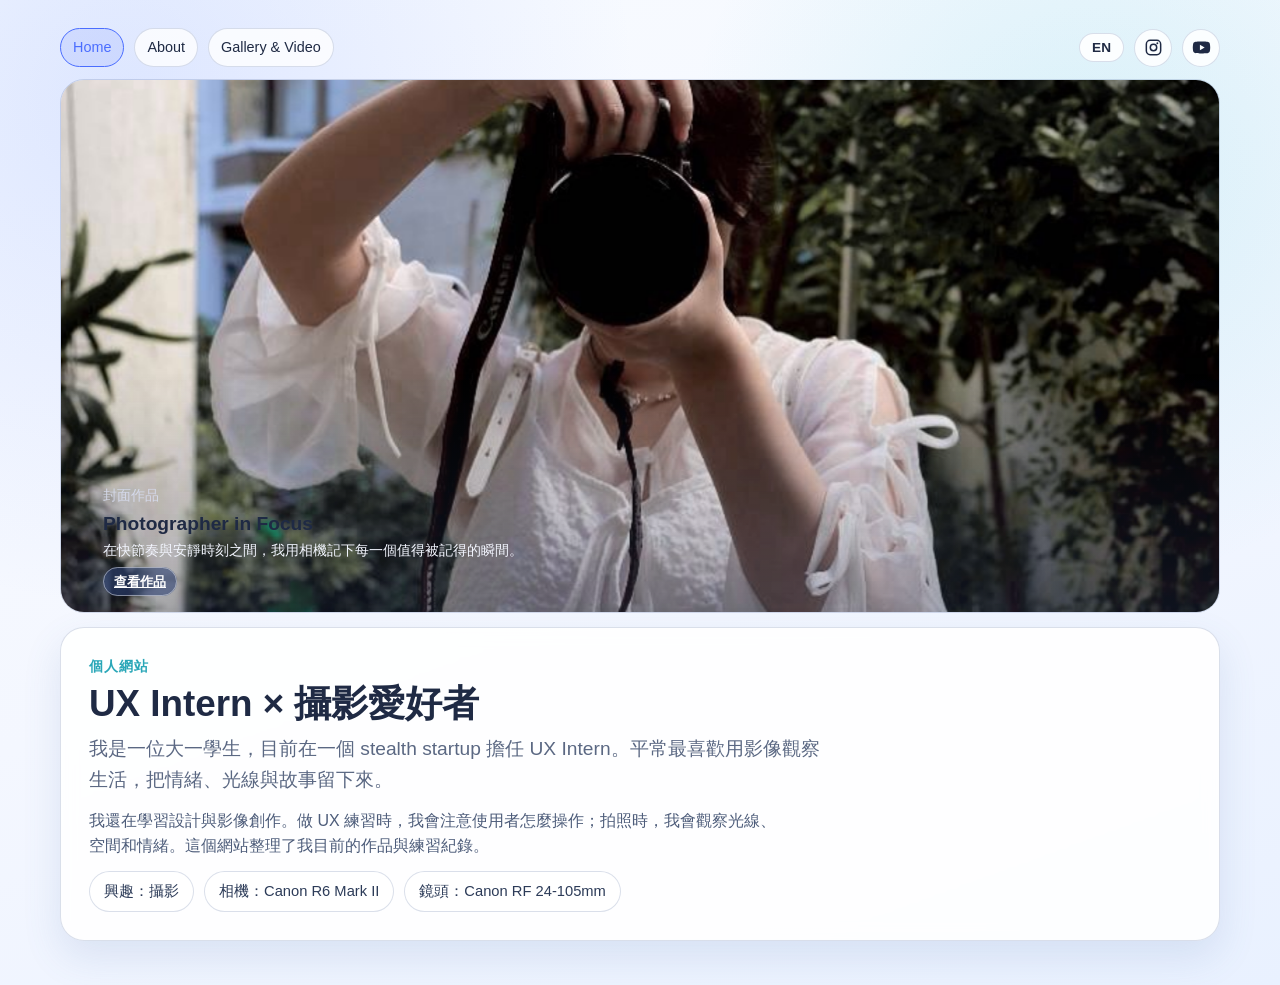
==== index.html @ 2afb0caa "first commit" ====
<!doctype html>
<html lang="zh-Hant">
  <head>
    <meta charset="UTF-8" />
    <meta name="viewport" content="width=device-width, initial-scale=1.0" />
    <title>Portfolio | UX Intern & Photographer</title>
    <link rel="stylesheet" href="styles.css" />
  </head>
  <body>
    <main class="wrap">
      <div class="top-bar">
        <nav class="top-nav">
          <a class="nav-link" href="index.html">Home</a>
          <a class="nav-link" href="about.html">About</a>
          <a class="nav-link" href="gallery.html">Gallery & Video</a>
        </nav>
        <div class="top-actions">
          <button class="lang-toggle" id="langToggle" type="button">EN</button>
          <div class="social-links">
            <a class="social-link" href="https://www.instagram.com/lorraine_liu311/" target="_blank" rel="noreferrer" aria-label="Instagram">
              <svg viewBox="0 0 24 24" aria-hidden="true"><path d="M7.8 2h8.4A5.8 5.8 0 0 1 22 7.8v8.4a5.8 5.8 0 0 1-5.8 5.8H7.8A5.8 5.8 0 0 1 2 16.2V7.8A5.8 5.8 0 0 1 7.8 2zm0 1.9A3.9 3.9 0 0 0 3.9 7.8v8.4a3.9 3.9 0 0 0 3.9 3.9h8.4a3.9 3.9 0 0 0 3.9-3.9V7.8a3.9 3.9 0 0 0-3.9-3.9H7.8zm9.07 1.45a1.21 1.21 0 1 1 0 2.42 1.21 1.21 0 0 1 0-2.42zM12 7a5 5 0 1 1 0 10 5 5 0 0 1 0-10zm0 1.9A3.1 3.1 0 1 0 12 15.1 3.1 3.1 0 0 0 12 8.9z"/></svg>
              <span class="sr-only">Instagram @lorraine_liu311</span>
            </a>
            <a class="social-link" href="https://www.youtube.com/@lorraine-liu" target="_blank" rel="noreferrer" aria-label="YouTube">
              <svg viewBox="0 0 24 24" aria-hidden="true"><path d="M22.54 7.23a3.1 3.1 0 0 0-2.18-2.2C18.42 4.5 12 4.5 12 4.5s-6.42 0-8.36.53a3.1 3.1 0 0 0-2.18 2.2A32.7 32.7 0 0 0 1 12a32.7 32.7 0 0 0 .46 4.77 3.1 3.1 0 0 0 2.18 2.2c1.94.53 8.36.53 8.36.53s6.42 0 8.36-.53a3.1 3.1 0 0 0 2.18-2.2A32.7 32.7 0 0 0 23 12a32.7 32.7 0 0 0-.46-4.77zM10 15.5v-7l6 3.5-6 3.5z"/></svg>
              <span class="sr-only">YouTube @lorraine-liu</span>
            </a>
          </div>
        </div>
      </div>

      <section class="cover" id="coverSection">
        <img class="cover-image" src="image/Me/558246424_18081624578071281_2870589451159513355_n.jpg" alt="封面照" />
        <div class="cover-overlay"></div>
        <div class="cover-content">
          <p class="cover-tag" id="coverTag">Featured Portrait</p>
          <h2 class="cover-title" id="coverTitle">Photographer in Focus</h2>
          <p class="cover-note" id="coverNote">在快節奏與安靜時刻之間，我用相機記下每一個值得被記得的瞬間。</p>
          <a class="cover-cta" id="exploreBtn" href="gallery.html">Explore Works</a>
        </div>
      </section>

      <section class="hero">
        <div class="hero-top">
          <p class="eyebrow" id="eyebrowText">Personal Website</p>
        </div>
        <h1 id="heroTitle">UX Intern × Photographer</h1>
        <p class="subtitle" id="heroSubtitle">我是一位大一學生，目前在一個 stealth startup 擔任 UX Intern。平常最喜歡用影像觀察生活，把情緒、光線與故事留下來。</p>
        <p class="body-copy" id="heroDescription">這是我的作品入口頁，詳細介紹與完整作品放在各分頁中。</p>
        <div class="info-chips">
          <span class="chip" id="chipInterest">興趣：攝影</span>
          <span class="chip" id="chipCamera">Camera：Canon R6 Mark II</span>
          <span class="chip" id="chipLens">Lens：Canon RF 24-105mm</span>
        </div>
      </section>

    </main>
    <script src="script.js"></script>
  </body>
</html>
---- styles.css ----
:root {
  --bg: #f4f7ff;
  --bg-soft: #e9f1ff;
  --card: rgba(255, 255, 255, 0.9);
  --card-border: rgba(70, 98, 150, 0.2);
  --text-main: #1f2a44;
  --text-sub: #5b6883;
  --accent: #4a6dff;
  --accent-2: #2aa7b8;
}

* {
  box-sizing: border-box;
}

html,
body {
  margin: 0;
  padding: 0;
}

body {
  font-family: "Noto Sans TC", "PingFang TC", "Microsoft JhengHei", sans-serif;
  background:
    radial-gradient(circle at 10% 10%, rgba(115, 149, 255, 0.2), transparent 35%),
    radial-gradient(circle at 85% 18%, rgba(89, 205, 220, 0.2), transparent 30%),
    linear-gradient(160deg, #f8fbff 0%, var(--bg) 52%, var(--bg-soft) 100%);
  color: var(--text-main);
  line-height: 1.6;
}

.wrap {
  width: min(1160px, 92%);
  margin: 0 auto;
  padding: 28px 0 44px;
}

.top-nav {
  display: flex;
  gap: 10px;
  flex-wrap: wrap;
}

.top-bar {
  display: flex;
  align-items: center;
  justify-content: space-between;
  gap: 12px;
  flex-wrap: wrap;
  margin-bottom: 12px;
}

.top-actions {
  display: flex;
  align-items: center;
  gap: 10px;
}

.nav-link {
  text-decoration: none;
  color: var(--text-main);
  border: 1px solid var(--card-border);
  border-radius: 999px;
  padding: 7px 12px;
  font-size: 0.9rem;
  background: rgba(255, 255, 255, 0.78);
}

.nav-link:hover {
  border-color: var(--accent);
  color: var(--accent);
}

.nav-link.is-active {
  border-color: var(--accent);
  color: var(--accent);
  background: rgba(74, 109, 255, 0.12);
}

.social-links {
  display: flex;
  gap: 10px;
  align-items: center;
}

.social-link {
  border: 1px solid var(--card-border);
  border-radius: 999px;
  width: 38px;
  height: 38px;
  background: rgba(255, 255, 255, 0.85);
  display: inline-flex;
  align-items: center;
  justify-content: center;
  color: var(--text-main);
}

.social-link:hover {
  border-color: var(--accent-2);
  color: var(--accent-2);
}

.social-link svg {
  width: 19px;
  height: 19px;
  fill: currentColor;
}

.sr-only {
  position: absolute;
  width: 1px;
  height: 1px;
  padding: 0;
  margin: -1px;
  overflow: hidden;
  clip: rect(0, 0, 0, 0);
  white-space: nowrap;
  border: 0;
}

.home-grid {
  display: grid;
  grid-template-columns: repeat(auto-fit, minmax(220px, 1fr));
  gap: 12px;
}

.home-card {
  border: 1px solid var(--card-border);
  border-radius: 14px;
  background: rgba(255, 255, 255, 0.88);
  padding: 14px;
  text-decoration: none;
  color: var(--text-main);
}

.home-card h3 {
  margin: 0 0 6px;
}

.home-card p {
  margin: 0;
  color: var(--text-sub);
}

.cover {
  position: relative;
  height: 534px;
  min-height: 534px;
  border-radius: 24px;
  overflow: hidden;
  border: 1px solid var(--card-border);
  margin-bottom: 14px;
}

.cover-image {
  width: 100%;
  height: 100%;
  min-height: 534px;
  object-fit: cover;
  display: block;
  transform: scale(1.03) translate3d(var(--cover-x, 0px), var(--cover-y, 0px), 0);
  transition: transform 0.2s ease-out;
}

.cover-overlay {
  position: absolute;
  left: 0;
  right: 0;
  bottom: 0;
  height: 45%;
  background: linear-gradient(to top, rgba(44, 58, 92, 0.32), rgba(44, 58, 92, 0));
}

.cover-content {
  position: absolute;
  left: clamp(18px, 4vw, 42px);
  bottom: clamp(10px, 2.6vw, 18px);
  z-index: 2;
}

.cover-tag {
  margin: 0 0 6px;
  color: #d4d9ea;
  font-size: 0.9rem;
}

.cover-title {
  margin: 0 0 6px;
  font-size: 1.2rem;
  line-height: 1.1;
}

.cover-note {
  display: block;
  margin: 0 0 6px;
  max-width: 56ch;
  color: #f3f6ff;
  font-size: 0.86rem;
}

.cover-cta {
  border: 1px solid rgba(255, 255, 255, 0.45);
  border-radius: 999px;
  background: rgba(45, 66, 116, 0.6);
  color: #fff;
  padding: 6px 10px;
  cursor: pointer;
  font-weight: 600;
  font-size: 0.8rem;
}

.cover-cta:hover {
  border-color: var(--accent-2);
  color: var(--accent-2);
}

.hero {
  border: 1px solid var(--card-border);
  border-radius: 24px;
  background: var(--card);
  backdrop-filter: blur(8px);
  padding: clamp(16px, 2.4vw, 28px);
  box-shadow: 0 16px 38px rgba(80, 112, 170, 0.14);
}

.hero-top {
  display: flex;
  align-items: center;
  justify-content: space-between;
  gap: 12px;
}

.eyebrow {
  margin: 0;
  color: var(--accent-2);
  font-weight: 600;
  letter-spacing: 0.08em;
  text-transform: uppercase;
  font-size: 0.85rem;
}

.lang-toggle {
  border: 1px solid var(--card-border);
  border-radius: 999px;
  background: rgba(255, 255, 255, 0.9);
  color: var(--text-main);
  padding: 6px 12px;
  cursor: pointer;
  font-size: 0.85rem;
  font-weight: 600;
}

.lang-toggle:hover {
  border-color: var(--accent);
}

h1 {
  font-size: clamp(1.45rem, 3.4vw, 2.3rem);
  line-height: 1.1;
  margin: 6px 0 10px;
}

.subtitle {
  color: var(--text-sub);
  margin: 0;
  max-width: 70ch;
  font-size: clamp(1rem, 1.8vw, 1.2rem);
}

.body-copy {
  margin: 12px 0 0;
  max-width: 78ch;
  color: #4d5c7a;
}

.info-chips {
  margin-top: 12px;
  display: flex;
  flex-wrap: wrap;
  gap: 10px;
}

.chip {
  border: 1px solid var(--card-border);
  background: rgba(255, 255, 255, 0.92);
  color: #2c3b58;
  border-radius: 999px;
  padding: 8px 14px;
  font-size: 0.92rem;
}

.section {
  margin-top: 18px;
}

.about-section {
  padding: 18px 20px;
  border: 1px solid var(--card-border);
  border-radius: 18px;
  background: rgba(255, 255, 255, 0.03);
}

.about-list {
  margin-top: 14px;
  padding-left: 18px;
}

.about-list li {
  margin-bottom: 8px;
}

.about-block {
  margin-top: 14px;
}

.about-block h3 {
  margin: 0 0 6px;
  font-size: 1rem;
}

.about-page .wrap {
  width: min(1120px, 92%);
  display: flex;
  flex-direction: column;
}

.about-hero {
  padding: clamp(18px, 2.6vw, 30px);
}

.about-page .about-hero {
  flex: 0 0 auto;
  min-height: auto;
  display: grid;
  grid-template-columns: minmax(320px, 1.05fr) minmax(0, 1.35fr);
  grid-template-rows: auto 1fr;
  align-items: start;
  column-gap: clamp(20px, 3vw, 40px);
}

.about-grid {
  margin: 0;
  display: grid;
  grid-template-columns: minmax(0, 1fr);
  gap: 14px;
  align-items: start;
  max-width: none;
  width: 100%;
}

.about-page .about-intro {
  grid-column: 1;
  grid-row: 1;
  align-self: start;
  padding-top: 0;
  display: flex;
  flex-direction: column;
  align-items: flex-start;
}

.about-page .about-grid {
  grid-column: 1;
  grid-row: 2;
  margin-top: 10px;
}

.about-page .about-intro .hero-top,
.about-page .about-intro .eyebrow,
.about-page .about-intro h1,
.about-page .about-intro .subtitle {
  width: 100%;
  text-align: left;
  margin-left: 0;
  padding-left: 0;
  text-indent: 0;
}

.about-page .about-intro h1 {
  margin: 6px 0 8px;
}

.about-page .about-intro .hero-top {
  justify-content: flex-start;
}

.about-page .about-intro .eyebrow {
  letter-spacing: 0;
}

.about-page .about-intro .subtitle {
  margin: 0;
}

.about-photo-card {
  border: 1px solid var(--card-border);
  border-radius: 14px;
  background: rgba(255, 255, 255, 0.92);
  padding: 12px;
  overflow: hidden;
}

.about-photo-panel {
  grid-column: 2;
  grid-row: 1 / span 2;
  align-self: start;
}

.about-photo-panel .about-photo-card {
  width: 100%;
  max-width: 560px;
}

.about-photo {
  width: 100%;
  display: block;
  border-radius: 10px;
  object-fit: cover;
  max-height: 560px;
}

.about-page .about-block {
  margin-top: 0;
  border: 1px solid var(--card-border);
  border-radius: 14px;
  background: rgba(255, 255, 255, 0.92);
  padding: 13px 16px;
}

.about-page .about-list {
  margin-top: 7px;
  font-size: 1rem;
}

.about-page .about-list li:last-child {
  margin-bottom: 0;
}

.section-header {
  display: flex;
  align-items: baseline;
  justify-content: space-between;
  gap: 12px;
  margin-bottom: 14px;
}

.section-title {
  margin: 0;
  font-size: clamp(1.4rem, 3vw, 2.1rem);
}

.section-desc {
  margin: 0;
  color: var(--text-sub);
}

.category-tabs {
  display: flex;
  flex-wrap: wrap;
  gap: 10px;
  margin-bottom: 12px;
}

.tab-btn {
  background: rgba(255, 255, 255, 0.88);
  border: 1px solid var(--card-border);
  border-radius: 999px;
  color: var(--text-main);
  padding: 8px 14px;
  cursor: pointer;
  transition: all 0.2s ease;
}

.tab-btn:hover {
  border-color: var(--accent);
}

.tab-btn:focus-visible,
.lang-toggle:focus-visible,
.cover-cta:focus-visible,
.carousel-nav:focus-visible,
.dot:focus-visible,
.btn-link:focus-visible {
  outline: 2px solid var(--accent-2);
  outline-offset: 2px;
}

.tab-btn.is-active {
  border-color: var(--accent);
  color: #2f4fa8;
  background: rgba(74, 109, 255, 0.18);
}

.category-blurb {
  margin: 0 0 12px;
  color: #5a6987;
  font-size: 0.94rem;
}

.carousel {
  position: relative;
}

.carousel-viewport {
  overflow: hidden;
  border-radius: 18px;
  border: 1px solid var(--card-border);
  background: #eff4ff;
}

.carousel-track {
  display: flex;
  transition: transform 0.45s ease;
}

.slide {
  min-width: 100%;
  position: relative;
  display: flex;
  align-items: center;
  justify-content: center;
  padding: 10px;
}

.slide img {
  width: auto;
  height: auto;
  max-width: 100%;
  max-height: 56vh;
  display: block;
  border-radius: 12px;
}

.slide::after {
  content: "";
  position: absolute;
  inset: 0;
  background: linear-gradient(to top, rgba(79, 108, 168, 0.18), rgba(79, 108, 168, 0));
  pointer-events: none;
}

.carousel-nav {
  position: absolute;
  top: 50%;
  transform: translateY(-50%);
  width: 42px;
  height: 42px;
  border: 1px solid var(--card-border);
  border-radius: 999px;
  background: rgba(255, 255, 255, 0.94);
  color: #2f3f63;
  cursor: pointer;
  z-index: 3;
}

.carousel-nav.prev {
  left: 12px;
}

.carousel-nav.next {
  right: 12px;
}

.carousel-dots {
  display: flex;
  justify-content: center;
  gap: 8px;
  margin-top: 12px;
}

.dot {
  width: 8px;
  height: 8px;
  border-radius: 999px;
  border: 0;
  padding: 0;
  background: rgba(90, 112, 165, 0.35);
  cursor: pointer;
}

.dot.is-active {
  width: 24px;
  background: var(--accent);
}

.carousel-meta {
  margin-top: 10px;
  display: flex;
  justify-content: flex-end;
  color: var(--text-sub);
  font-size: 0.92rem;
}

#carouselCategory {
  display: none;
}

.videos {
  display: grid;
  grid-template-columns: repeat(auto-fit, minmax(280px, 1fr));
  gap: 16px;
}

.video {
  border-radius: 16px;
  overflow: hidden;
  border: 1px solid var(--card-border);
  background: #f3f7ff;
}

.video iframe {
  width: 100%;
  aspect-ratio: 16 / 9;
  border: 0;
  display: block;
}

.links {
  margin-top: 12px;
  display: flex;
  gap: 10px;
  flex-wrap: wrap;
}

.btn-link {
  color: var(--text-main);
  text-decoration: none;
  border: 1px solid var(--card-border);
  background: rgba(255, 255, 255, 0.88);
  padding: 8px 14px;
  border-radius: 999px;
  font-size: 0.92rem;
  transition: border-color 0.2s ease, color 0.2s ease, transform 0.2s ease;
}

.btn-link:hover {
  color: var(--accent);
  border-color: var(--accent);
  transform: translateY(-1px);
}

.closing-note {
  text-align: center;
  margin-top: 8px;
}

.reveal {
  opacity: 0;
  transform: translateY(12px);
  transition: opacity 0.6s ease, transform 0.6s ease;
}

.reveal.in-view {
  opacity: 1;
  transform: translateY(0);
}

@media (max-width: 640px) {
  .wrap {
    padding-top: 26px;
  }

  .section-header {
    display: block;
  }

  .top-bar {
    align-items: flex-start;
  }

  .top-actions {
    width: 100%;
    justify-content: flex-end;
  }

  .category-tabs {
    flex-wrap: nowrap;
    overflow-x: auto;
    padding-bottom: 4px;
    scrollbar-width: thin;
  }

  .tab-btn {
    white-space: nowrap;
    flex: 0 0 auto;
  }

  .carousel-nav {
    width: 36px;
    height: 36px;
  }

  .slide img {
    max-height: 44vh;
  }

  .about-grid {
    grid-template-columns: 1fr;
    gap: 10px;
  }

  .about-page .about-hero {
    display: block;
    min-height: auto;
  }

  .about-page .about-grid {
    margin-top: 14px;
  }

  .about-photo-panel .about-photo-card {
    margin-top: 14px;
    max-width: 100%;
  }
}
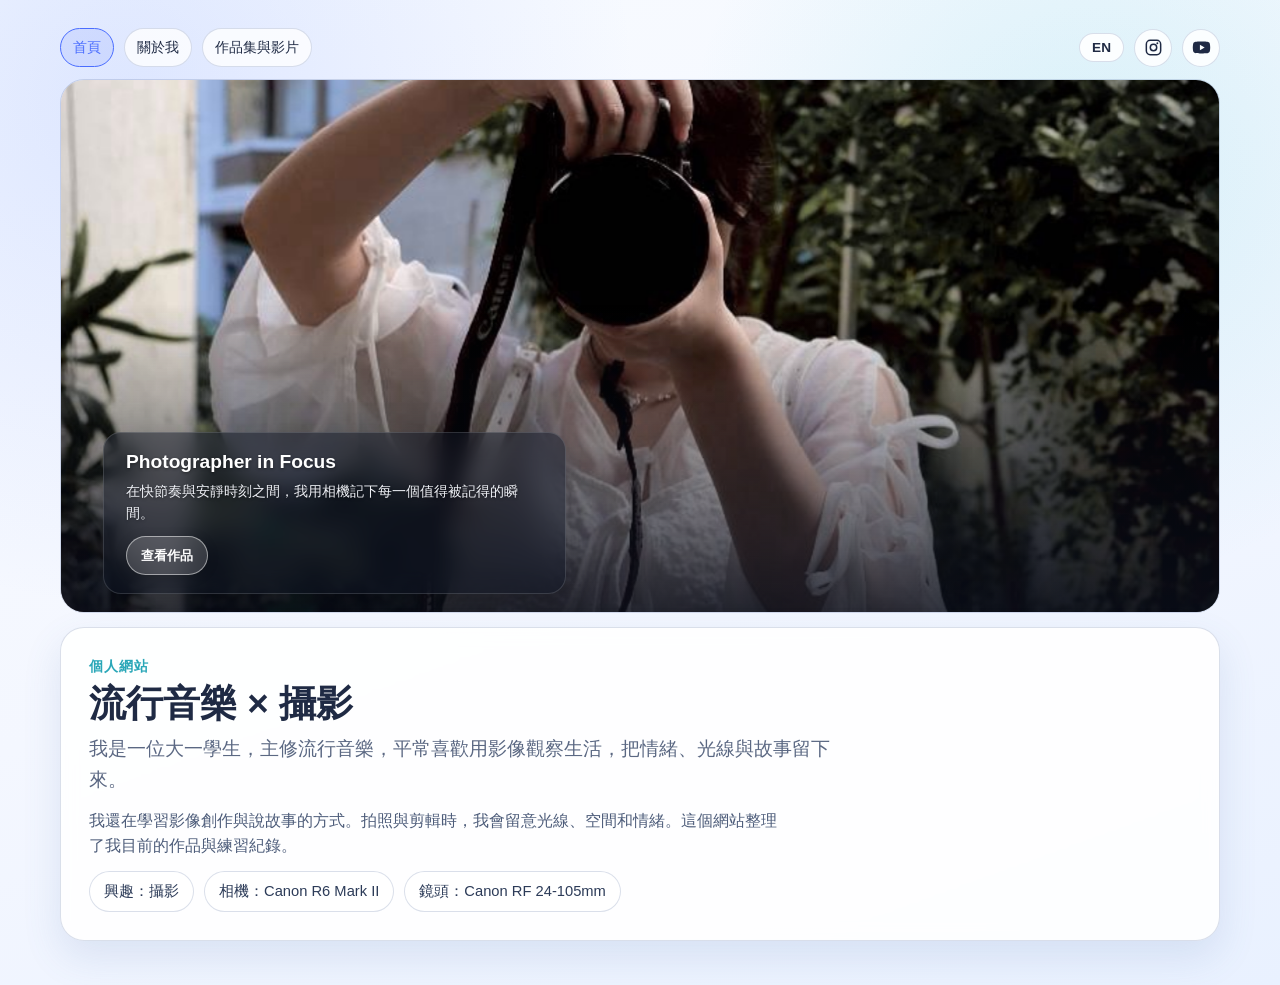
==== commit 6e3947e6: "update" ====
--- a/index.html
+++ b/index.html
@@ -3,16 +3,16 @@
   <head>
     <meta charset="UTF-8" />
     <meta name="viewport" content="width=device-width, initial-scale=1.0" />
-    <title>Portfolio | UX Intern & Photographer</title>
+    <title>劉宜芳｜個人網站</title>
     <link rel="stylesheet" href="styles.css" />
   </head>
   <body>
     <main class="wrap">
       <div class="top-bar">
         <nav class="top-nav">
-          <a class="nav-link" href="index.html">Home</a>
-          <a class="nav-link" href="about.html">About</a>
-          <a class="nav-link" href="gallery.html">Gallery & Video</a>
+          <a class="nav-link" id="navHome" href="index.html">首頁</a>
+          <a class="nav-link" id="navAbout" href="about.html">關於我</a>
+          <a class="nav-link" id="navGallery" href="gallery.html">作品集與影片</a>
         </nav>
         <div class="top-actions">
           <button class="lang-toggle" id="langToggle" type="button">EN</button>
@@ -30,10 +30,9 @@
       </div>
 
       <section class="cover" id="coverSection">
-        <img class="cover-image" src="image/Me/558246424_18081624578071281_2870589451159513355_n.jpg" alt="封面照" />
+        <img class="cover-image" src="image/Me/558246424_18081624578071281_2870589451159513355_n.jpg" alt="Cover portrait" />
         <div class="cover-overlay"></div>
         <div class="cover-content">
-          <p class="cover-tag" id="coverTag">Featured Portrait</p>
           <h2 class="cover-title" id="coverTitle">Photographer in Focus</h2>
           <p class="cover-note" id="coverNote">在快節奏與安靜時刻之間，我用相機記下每一個值得被記得的瞬間。</p>
           <a class="cover-cta" id="exploreBtn" href="gallery.html">Explore Works</a>
@@ -44,9 +43,13 @@
         <div class="hero-top">
           <p class="eyebrow" id="eyebrowText">Personal Website</p>
         </div>
-        <h1 id="heroTitle">UX Intern × Photographer</h1>
-        <p class="subtitle" id="heroSubtitle">我是一位大一學生，目前在一個 stealth startup 擔任 UX Intern。平常最喜歡用影像觀察生活，把情緒、光線與故事留下來。</p>
-        <p class="body-copy" id="heroDescription">這是我的作品入口頁，詳細介紹與完整作品放在各分頁中。</p>
+        <h1 id="heroTitle">流行音樂 × 攝影</h1>
+        <p class="subtitle" id="heroSubtitle">
+          我是一位大一學生，主修流行音樂，平常喜歡用影像觀察生活，把情緒、光線與故事留下來。
+        </p>
+        <p class="body-copy" id="heroDescription">
+          我還在學習影像創作與說故事的方式。拍照與剪輯時，我會留意光線、空間和情緒。這個網站整理了我目前的作品與練習紀錄。
+        </p>
         <div class="info-chips">
           <span class="chip" id="chipInterest">興趣：攝影</span>
           <span class="chip" id="chipCamera">Camera：Canon R6 Mark II</span>
--- a/styles.css
+++ b/styles.css
@@ -167,8 +167,13 @@
   left: 0;
   right: 0;
   bottom: 0;
-  height: 45%;
-  background: linear-gradient(to top, rgba(44, 58, 92, 0.32), rgba(44, 58, 92, 0));
+  height: 58%;
+  background: linear-gradient(
+    to top,
+    rgba(10, 14, 26, 0.82) 0%,
+    rgba(10, 14, 26, 0.42) 48%,
+    rgba(10, 14, 26, 0) 100%
+  );
 }
 
 .cover-content {
@@ -176,42 +181,54 @@
   left: clamp(18px, 4vw, 42px);
   bottom: clamp(10px, 2.6vw, 18px);
   z-index: 2;
-}
-
-.cover-tag {
-  margin: 0 0 6px;
-  color: #d4d9ea;
-  font-size: 0.9rem;
+  max-width: min(52ch, calc(100% - clamp(36px, 8vw, 84px)));
+  padding: clamp(12px, 2vw, 18px) clamp(14px, 2.4vw, 22px);
+  border-radius: 18px;
+  background: rgba(12, 18, 34, 0.46);
+  border: 1px solid rgba(255, 255, 255, 0.14);
+  box-shadow: 0 12px 40px rgba(0, 0, 0, 0.22);
+  backdrop-filter: blur(12px);
+  -webkit-backdrop-filter: blur(12px);
 }
 
 .cover-title {
-  margin: 0 0 6px;
+  margin: 0 0 8px;
   font-size: 1.2rem;
-  line-height: 1.1;
+  line-height: 1.15;
+  font-weight: 700;
+  color: #fff;
+  text-shadow: 0 1px 3px rgba(0, 0, 0, 0.45);
 }
 
 .cover-note {
   display: block;
-  margin: 0 0 6px;
-  max-width: 56ch;
-  color: #f3f6ff;
+  margin: 0 0 12px;
+  max-width: none;
+  color: rgba(248, 250, 255, 0.96);
   font-size: 0.86rem;
+  line-height: 1.55;
+  text-shadow: 0 1px 3px rgba(0, 0, 0, 0.42);
 }
 
 .cover-cta {
-  border: 1px solid rgba(255, 255, 255, 0.45);
-  border-radius: 999px;
-  background: rgba(45, 66, 116, 0.6);
+  display: inline-block;
+  border: 1px solid rgba(255, 255, 255, 0.5);
+  border-radius: 999px;
+  background: rgba(255, 255, 255, 0.16);
   color: #fff;
-  padding: 6px 10px;
+  padding: 8px 14px;
   cursor: pointer;
   font-weight: 600;
-  font-size: 0.8rem;
+  font-size: 0.82rem;
+  text-decoration: none;
+  text-shadow: none;
+  box-shadow: 0 2px 12px rgba(0, 0, 0, 0.18);
 }
 
 .cover-cta:hover {
-  border-color: var(--accent-2);
-  color: var(--accent-2);
+  border-color: #fff;
+  color: #fff;
+  background: rgba(255, 255, 255, 0.26);
 }
 
 .hero {
@@ -598,6 +615,7 @@
   display: grid;
   grid-template-columns: repeat(auto-fit, minmax(280px, 1fr));
   gap: 16px;
+  margin-top: 24px;
 }
 
 .video {
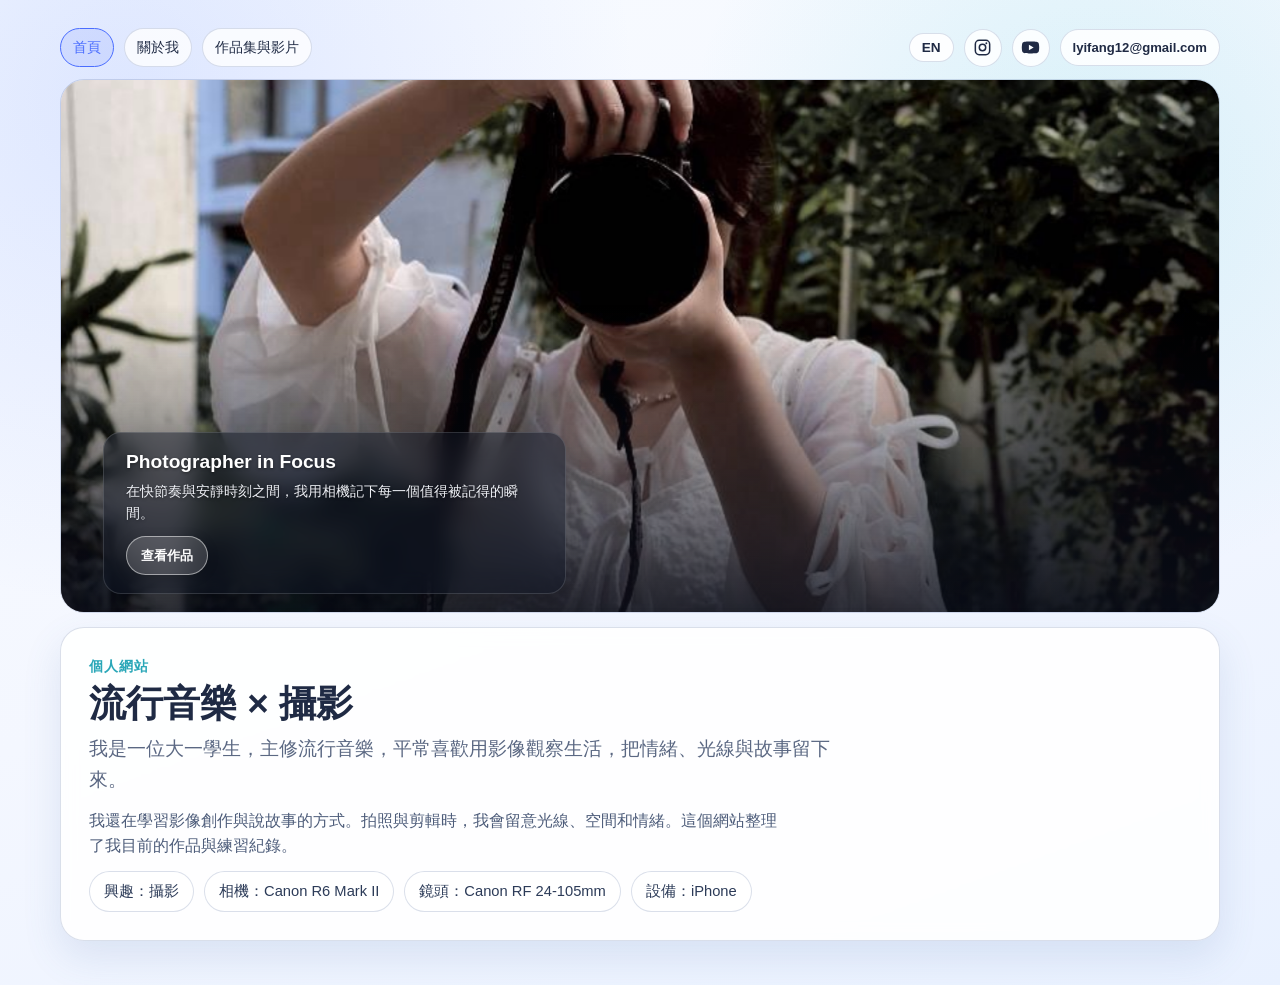
==== commit 26075851: "update" ====
--- a/index.html
+++ b/index.html
@@ -25,6 +25,7 @@
               <svg viewBox="0 0 24 24" aria-hidden="true"><path d="M22.54 7.23a3.1 3.1 0 0 0-2.18-2.2C18.42 4.5 12 4.5 12 4.5s-6.42 0-8.36.53a3.1 3.1 0 0 0-2.18 2.2A32.7 32.7 0 0 0 1 12a32.7 32.7 0 0 0 .46 4.77 3.1 3.1 0 0 0 2.18 2.2c1.94.53 8.36.53 8.36.53s6.42 0 8.36-.53a3.1 3.1 0 0 0 2.18-2.2A32.7 32.7 0 0 0 23 12a32.7 32.7 0 0 0-.46-4.77zM10 15.5v-7l6 3.5-6 3.5z"/></svg>
               <span class="sr-only">YouTube @lorraine-liu</span>
             </a>
+            <a class="social-email" href="mailto:lyifang12@gmail.com">lyifang12@gmail.com</a>
           </div>
         </div>
       </div>
@@ -54,6 +55,7 @@
           <span class="chip" id="chipInterest">興趣：攝影</span>
           <span class="chip" id="chipCamera">Camera：Canon R6 Mark II</span>
           <span class="chip" id="chipLens">Lens：Canon RF 24-105mm</span>
+          <span class="chip" id="chipDevice">設備：iPhone</span>
         </div>
       </section>
 
--- a/styles.css
+++ b/styles.css
@@ -79,8 +79,10 @@
 
 .social-links {
   display: flex;
+  flex-wrap: wrap;
   gap: 10px;
   align-items: center;
+  justify-content: flex-end;
 }
 
 .social-link {
@@ -104,6 +106,23 @@
   width: 19px;
   height: 19px;
   fill: currentColor;
+}
+
+.social-email {
+  font-size: 0.82rem;
+  font-weight: 600;
+  color: var(--text-main);
+  text-decoration: none;
+  border: 1px solid var(--card-border);
+  border-radius: 999px;
+  padding: 7px 12px;
+  background: rgba(255, 255, 255, 0.85);
+  white-space: nowrap;
+}
+
+.social-email:hover {
+  border-color: var(--accent-2);
+  color: var(--accent-2);
 }
 
 .sr-only {
@@ -373,6 +392,7 @@
   display: flex;
   flex-direction: column;
   align-items: flex-start;
+  min-width: 0;
 }
 
 .about-page .about-grid {
@@ -396,6 +416,10 @@
   margin: 6px 0 8px;
 }
 
+.about-page .about-intro .body-copy {
+  overflow-wrap: break-word;
+}
+
 .about-page .about-intro .hero-top {
   justify-content: flex-start;
 }
@@ -420,19 +444,41 @@
   grid-column: 2;
   grid-row: 1 / span 2;
   align-self: start;
+  justify-self: stretch;
+  min-width: 0;
+  width: 100%;
+  position: sticky;
+  top: clamp(12px, 2vw, 28px);
+}
+
+/* English About page: vertically center portrait beside taller copy */
+html[lang="en"] .about-photo-panel {
+  align-self: center;
+  position: static;
+  top: auto;
 }
 
 .about-photo-panel .about-photo-card {
   width: 100%;
   max-width: 560px;
+  margin-left: auto;
+}
+
+.about-photo-frame {
+  border-radius: 10px;
+  overflow: hidden;
+  width: 100%;
+  aspect-ratio: 3 / 4;
+  max-height: min(560px, 78vh);
+  background: #e8ecf5;
 }
 
 .about-photo {
   width: 100%;
+  height: 100%;
   display: block;
-  border-radius: 10px;
   object-fit: cover;
-  max-height: 560px;
+  object-position: center center;
 }
 
 .about-page .about-block {
@@ -690,6 +736,11 @@
     justify-content: flex-end;
   }
 
+  .social-email {
+    font-size: 0.74rem;
+    padding: 6px 10px;
+  }
+
   .category-tabs {
     flex-wrap: nowrap;
     overflow-x: auto;
@@ -725,8 +776,19 @@
     margin-top: 14px;
   }
 
+  .about-photo-panel {
+    position: static;
+    margin-left: 0;
+  }
+
   .about-photo-panel .about-photo-card {
     margin-top: 14px;
     max-width: 100%;
-  }
-}
+    margin-left: 0;
+  }
+
+  .about-photo-frame {
+    max-height: min(520px, 62vh);
+    aspect-ratio: 3 / 4;
+  }
+}
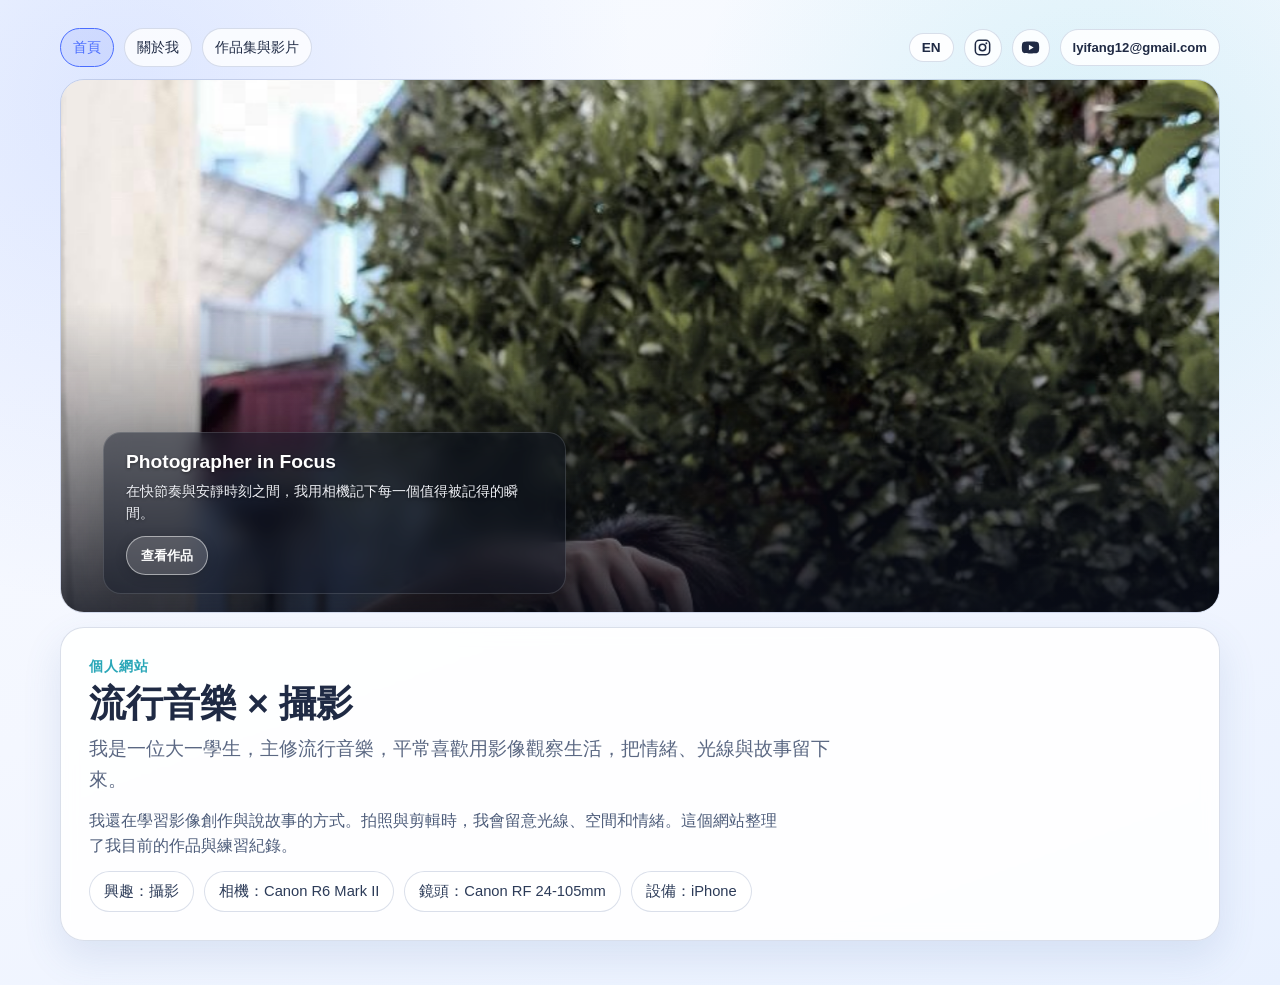
==== commit 3d998537: "update" ====
--- a/index.html
+++ b/index.html
@@ -31,7 +31,14 @@
       </div>
 
       <section class="cover" id="coverSection">
-        <img class="cover-image" src="image/Me/558246424_18081624578071281_2870589451159513355_n.jpg" alt="Cover portrait" />
+        <div class="cover-media media-donut-shell" data-media-donut>
+          <div class="media-donut-fg">
+            <img class="cover-image" src="image/Me/558246424_18081624578071281_2870589451159513355_n.jpg" alt="Cover portrait" />
+          </div>
+          <div class="media-donut-placeholder" aria-hidden="true">
+            <div class="media-donut-spinner" aria-hidden="true"></div>
+          </div>
+        </div>
         <div class="cover-overlay"></div>
         <div class="cover-content">
           <h2 class="cover-title" id="coverTitle">Photographer in Focus</h2>
--- a/styles.css
+++ b/styles.css
@@ -171,6 +171,12 @@
   margin-bottom: 14px;
 }
 
+.cover-media {
+  position: absolute;
+  inset: 0;
+  z-index: 0;
+}
+
 .cover-image {
   width: 100%;
   height: 100%;
@@ -186,6 +192,7 @@
   left: 0;
   right: 0;
   bottom: 0;
+  z-index: 1;
   height: 58%;
   background: linear-gradient(
     to top,
@@ -443,19 +450,11 @@
 .about-photo-panel {
   grid-column: 2;
   grid-row: 1 / span 2;
-  align-self: start;
+  align-self: center;
   justify-self: stretch;
   min-width: 0;
   width: 100%;
-  position: sticky;
-  top: clamp(12px, 2vw, 28px);
-}
-
-/* English About page: vertically center portrait beside taller copy */
-html[lang="en"] .about-photo-panel {
-  align-self: center;
   position: static;
-  top: auto;
 }
 
 .about-photo-panel .about-photo-card {
@@ -563,6 +562,109 @@
   position: relative;
 }
 
+.carousel-viewport-shell {
+  position: relative;
+  width: 100%;
+  min-width: 0;
+}
+
+/* Per-media donut placeholder (images + iframes) */
+.media-donut-shell {
+  position: relative;
+}
+
+.media-donut-fg {
+  position: relative;
+  z-index: 0;
+  width: 100%;
+  height: 100%;
+}
+
+.media-donut-shell > .media-donut-fg > img,
+.media-donut-shell > .media-donut-fg > iframe {
+  opacity: 0;
+  transition: opacity 0.38s ease;
+}
+
+.media-donut-shell.is-ready > .media-donut-fg > img,
+.media-donut-shell.is-ready > .media-donut-fg > iframe {
+  opacity: 1;
+}
+
+.media-donut-placeholder {
+  position: absolute;
+  inset: 0;
+  z-index: 4;
+  display: flex;
+  align-items: center;
+  justify-content: center;
+  background: rgba(239, 244, 255, 0.72);
+  backdrop-filter: blur(6px);
+  -webkit-backdrop-filter: blur(6px);
+  transition: opacity 0.38s ease, visibility 0.38s ease;
+}
+
+.media-donut-shell.is-ready .media-donut-placeholder {
+  opacity: 0;
+  visibility: hidden;
+  pointer-events: none;
+}
+
+.media-donut-spinner {
+  width: 52px;
+  height: 52px;
+  border-radius: 50%;
+  border: 5px solid rgba(74, 109, 255, 0.16);
+  border-top-color: var(--accent);
+  border-right-color: var(--accent-2);
+  animation: media-donut-spin 0.92s linear infinite;
+  box-sizing: border-box;
+}
+
+.about-photo-frame.media-donut-shell .media-donut-fg {
+  position: absolute;
+  inset: 0;
+}
+
+.about-photo-frame.media-donut-shell .about-photo {
+  width: 100%;
+  height: 100%;
+  object-fit: cover;
+  object-position: center center;
+}
+
+.video.media-donut-shell .media-donut-fg {
+  width: 100%;
+}
+
+.video.media-donut-shell .media-donut-fg iframe {
+  width: 100%;
+  aspect-ratio: 16 / 9;
+  border: 0;
+  display: block;
+}
+
+@keyframes media-donut-spin {
+  to {
+    transform: rotate(360deg);
+  }
+}
+
+@media (prefers-reduced-motion: reduce) {
+  .media-donut-spinner {
+    animation: none;
+    border-color: rgba(74, 109, 255, 0.28);
+    border-top-color: var(--accent);
+    border-right-color: var(--accent-2);
+  }
+
+  .media-donut-shell > .media-donut-fg > img,
+  .media-donut-shell > .media-donut-fg > iframe,
+  .media-donut-placeholder {
+    transition: none;
+  }
+}
+
 .carousel-viewport {
   overflow: hidden;
   border-radius: 18px;
@@ -584,7 +686,19 @@
   padding: 10px;
 }
 
-.slide img {
+.slide.media-donut-shell {
+  align-items: stretch;
+}
+
+.slide.media-donut-shell .media-donut-fg {
+  display: flex;
+  align-items: center;
+  justify-content: center;
+  flex: 1;
+  min-height: min(56vh, 420px);
+}
+
+.slide .media-donut-fg img {
   width: auto;
   height: auto;
   max-width: 100%;
@@ -593,12 +707,17 @@
   border-radius: 12px;
 }
 
-.slide::after {
+.slide.media-donut-shell::after {
   content: "";
   position: absolute;
   inset: 0;
+  z-index: 1;
   background: linear-gradient(to top, rgba(79, 108, 168, 0.18), rgba(79, 108, 168, 0));
   pointer-events: none;
+}
+
+.slide.media-donut-shell.is-ready::after {
+  z-index: 2;
 }
 
 .carousel-nav {
@@ -671,13 +790,6 @@
   background: #f3f7ff;
 }
 
-.video iframe {
-  width: 100%;
-  aspect-ratio: 16 / 9;
-  border: 0;
-  display: block;
-}
-
 .links {
   margin-top: 12px;
   display: flex;
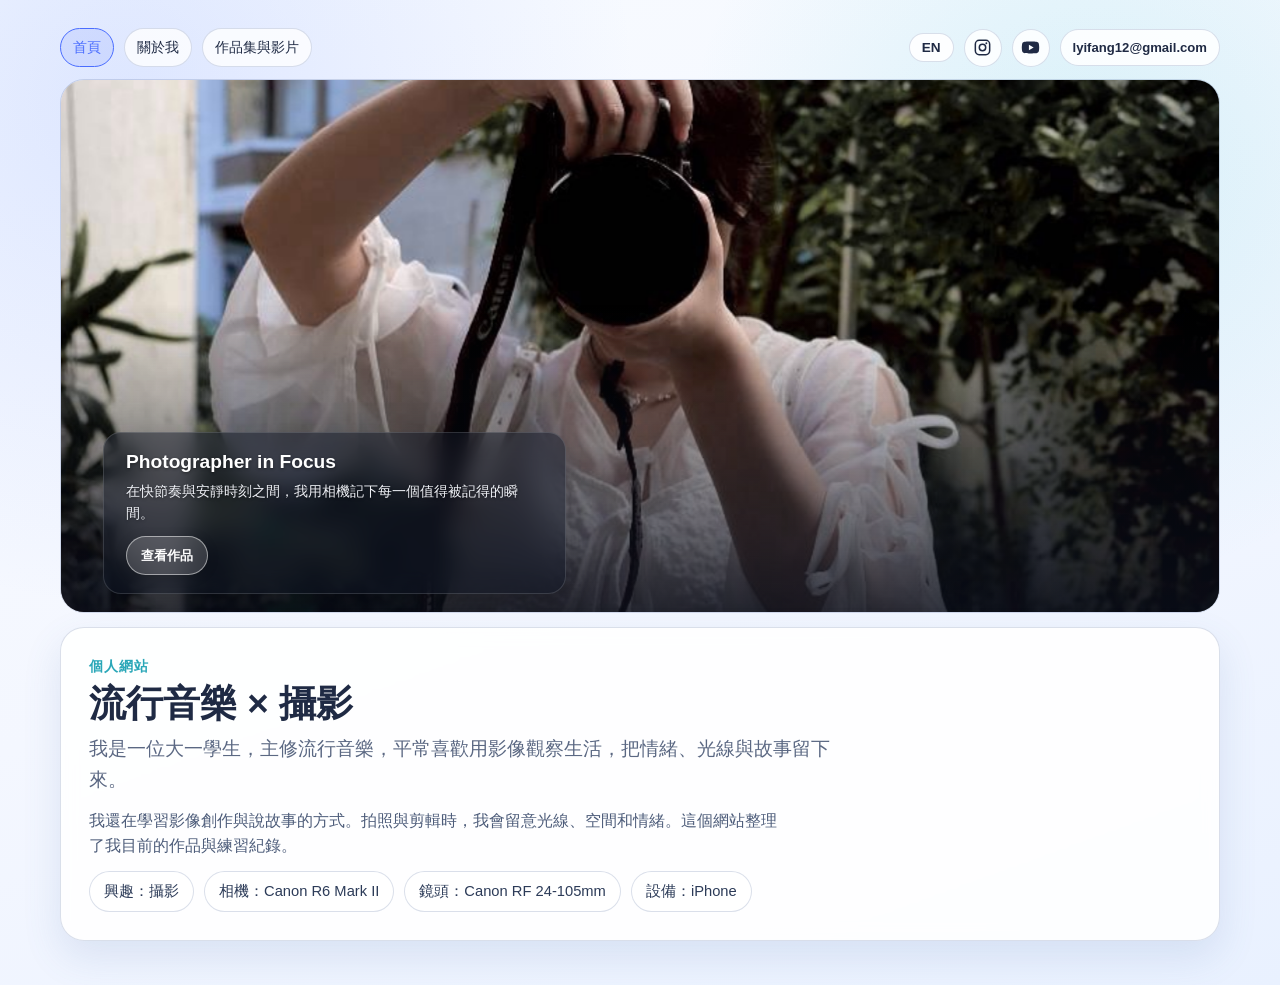
==== commit cdf9f975: "hot-fix (cover)" ====
--- a/index.html
+++ b/index.html
@@ -31,14 +31,7 @@
       </div>
 
       <section class="cover" id="coverSection">
-        <div class="cover-media media-donut-shell" data-media-donut>
-          <div class="media-donut-fg">
-            <img class="cover-image" src="image/Me/558246424_18081624578071281_2870589451159513355_n.jpg" alt="Cover portrait" />
-          </div>
-          <div class="media-donut-placeholder" aria-hidden="true">
-            <div class="media-donut-spinner" aria-hidden="true"></div>
-          </div>
-        </div>
+        <img class="cover-image" src="image/Me/558246424_18081624578071281_2870589451159513355_n.jpg" alt="Cover portrait" />
         <div class="cover-overlay"></div>
         <div class="cover-content">
           <h2 class="cover-title" id="coverTitle">Photographer in Focus</h2>
--- a/styles.css
+++ b/styles.css
@@ -171,12 +171,6 @@
   margin-bottom: 14px;
 }
 
-.cover-media {
-  position: absolute;
-  inset: 0;
-  z-index: 0;
-}
-
 .cover-image {
   width: 100%;
   height: 100%;
@@ -192,7 +186,6 @@
   left: 0;
   right: 0;
   bottom: 0;
-  z-index: 1;
   height: 58%;
   background: linear-gradient(
     to top,
@@ -568,99 +561,95 @@
   min-width: 0;
 }
 
-/* Per-media donut placeholder (images + iframes) */
-.media-donut-shell {
-  position: relative;
-}
-
-.media-donut-fg {
-  position: relative;
-  z-index: 0;
-  width: 100%;
-  height: 100%;
-}
-
-.media-donut-shell > .media-donut-fg > img,
-.media-donut-shell > .media-donut-fg > iframe {
-  opacity: 0;
-  transition: opacity 0.38s ease;
-}
-
-.media-donut-shell.is-ready > .media-donut-fg > img,
-.media-donut-shell.is-ready > .media-donut-fg > iframe {
-  opacity: 1;
-}
-
-.media-donut-placeholder {
+.carousel-load-overlay {
   position: absolute;
   inset: 0;
-  z-index: 4;
+  z-index: 5;
   display: flex;
   align-items: center;
   justify-content: center;
-  background: rgba(239, 244, 255, 0.72);
-  backdrop-filter: blur(6px);
-  -webkit-backdrop-filter: blur(6px);
-  transition: opacity 0.38s ease, visibility 0.38s ease;
-}
-
-.media-donut-shell.is-ready .media-donut-placeholder {
+  border-radius: 18px;
+  background: rgba(239, 244, 255, 0.88);
+  backdrop-filter: blur(8px);
+  -webkit-backdrop-filter: blur(8px);
   opacity: 0;
   visibility: hidden;
+  transition: opacity 0.28s ease, visibility 0.28s ease;
   pointer-events: none;
 }
 
-.media-donut-spinner {
-  width: 52px;
-  height: 52px;
-  border-radius: 50%;
-  border: 5px solid rgba(74, 109, 255, 0.16);
+.carousel-load-overlay.is-active {
+  opacity: 1;
+  visibility: visible;
+  pointer-events: auto;
+}
+
+.carousel-load-panel {
+  display: flex;
+  flex-direction: column;
+  align-items: center;
+  gap: 12px;
+  padding: 16px 20px;
+  text-align: center;
+}
+
+.carousel-load-spinner {
+  width: 38px;
+  height: 38px;
+  border-radius: 999px;
+  border: 3px solid rgba(74, 109, 255, 0.2);
   border-top-color: var(--accent);
-  border-right-color: var(--accent-2);
-  animation: media-donut-spin 0.92s linear infinite;
-  box-sizing: border-box;
-}
-
-.about-photo-frame.media-donut-shell .media-donut-fg {
-  position: absolute;
-  inset: 0;
-}
-
-.about-photo-frame.media-donut-shell .about-photo {
-  width: 100%;
+  animation: carousel-spin 0.85s linear infinite;
+}
+
+.carousel-load-label {
+  margin: 0;
+  font-size: 0.92rem;
+  font-weight: 600;
+  color: var(--text-main);
+}
+
+.carousel-load-track {
+  width: min(260px, 72vw);
+  height: 8px;
+  border-radius: 999px;
+  background: rgba(74, 109, 255, 0.14);
+  overflow: hidden;
+}
+
+.carousel-load-fill {
   height: 100%;
-  object-fit: cover;
-  object-position: center center;
-}
-
-.video.media-donut-shell .media-donut-fg {
-  width: 100%;
-}
-
-.video.media-donut-shell .media-donut-fg iframe {
-  width: 100%;
-  aspect-ratio: 16 / 9;
-  border: 0;
-  display: block;
-}
-
-@keyframes media-donut-spin {
+  width: 0%;
+  border-radius: inherit;
+  background: linear-gradient(90deg, var(--accent), var(--accent-2));
+  transition: width 0.22s ease;
+}
+
+.carousel-load-count {
+  margin: 0;
+  font-size: 0.82rem;
+  color: var(--text-sub);
+  font-variant-numeric: tabular-nums;
+}
+
+@keyframes carousel-spin {
   to {
     transform: rotate(360deg);
   }
 }
 
 @media (prefers-reduced-motion: reduce) {
-  .media-donut-spinner {
+  .carousel-load-spinner {
     animation: none;
-    border-color: rgba(74, 109, 255, 0.28);
+    border-color: rgba(74, 109, 255, 0.35);
     border-top-color: var(--accent);
-    border-right-color: var(--accent-2);
-  }
-
-  .media-donut-shell > .media-donut-fg > img,
-  .media-donut-shell > .media-donut-fg > iframe,
-  .media-donut-placeholder {
+  }
+
+  .carousel-load-fill {
+    transition: none;
+  }
+
+  .carousel-load-overlay {
     transition: none;
   }
 }
@@ -686,19 +675,7 @@
   padding: 10px;
 }
 
-.slide.media-donut-shell {
-  align-items: stretch;
-}
-
-.slide.media-donut-shell .media-donut-fg {
-  display: flex;
-  align-items: center;
-  justify-content: center;
-  flex: 1;
-  min-height: min(56vh, 420px);
-}
-
-.slide .media-donut-fg img {
+.slide img {
   width: auto;
   height: auto;
   max-width: 100%;
@@ -707,17 +684,12 @@
   border-radius: 12px;
 }
 
-.slide.media-donut-shell::after {
+.slide::after {
   content: "";
   position: absolute;
   inset: 0;
-  z-index: 1;
   background: linear-gradient(to top, rgba(79, 108, 168, 0.18), rgba(79, 108, 168, 0));
   pointer-events: none;
-}
-
-.slide.media-donut-shell.is-ready::after {
-  z-index: 2;
 }
 
 .carousel-nav {
@@ -790,6 +762,13 @@
   background: #f3f7ff;
 }
 
+.video iframe {
+  width: 100%;
+  aspect-ratio: 16 / 9;
+  border: 0;
+  display: block;
+}
+
 .links {
   margin-top: 12px;
   display: flex;
